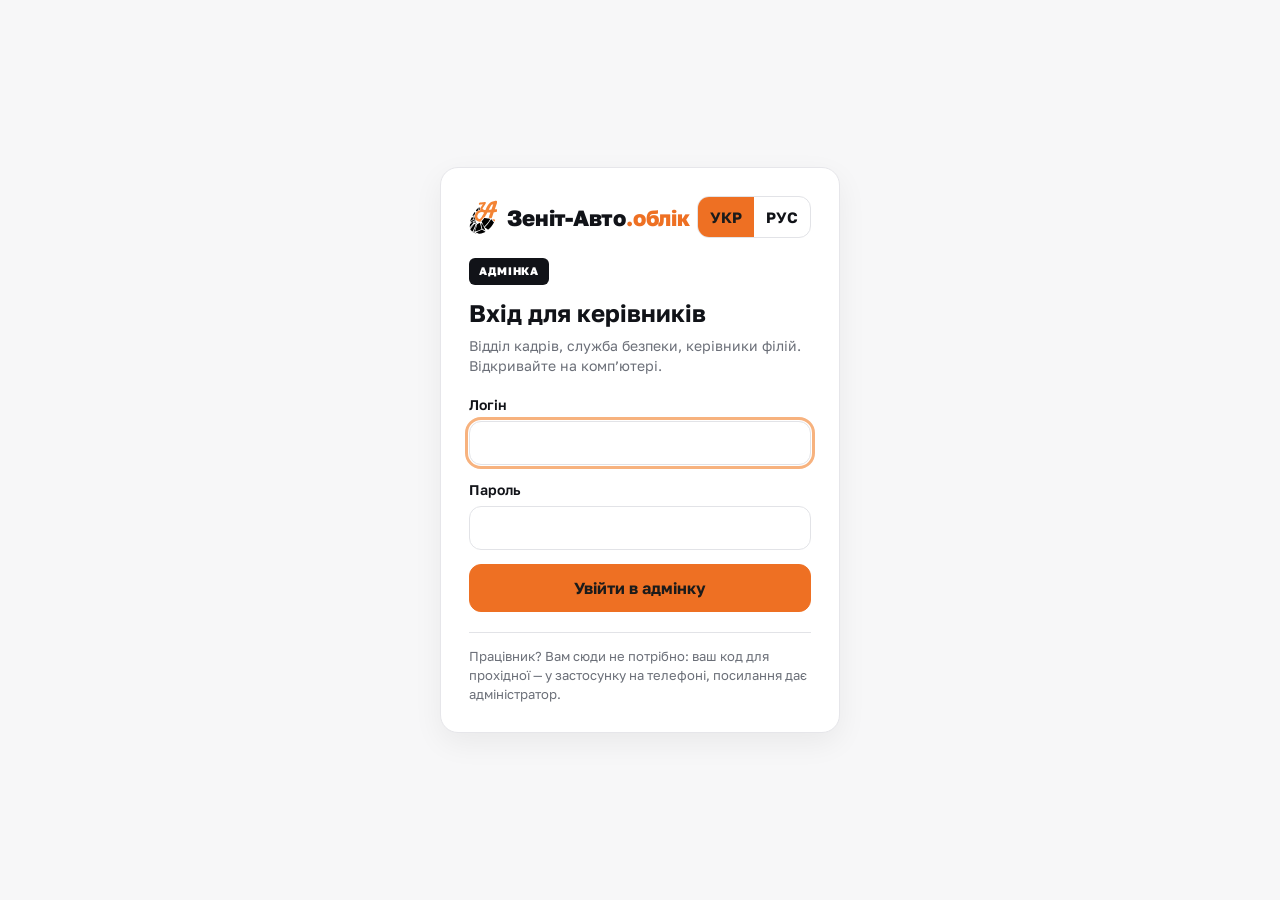
==== admin/index.html @ 2c2da9f2 "Add files via upload" ====
<!DOCTYPE html>
<html lang="uk">
<head>
<meta charset="utf-8">
<meta name="viewport" content="width=device-width, initial-scale=1">
<title>Зеніт-Авто.облік — адмінка</title>
<link rel="icon" href="../shared/icon-192.png">
<link rel="preconnect" href="https://fonts.googleapis.com">
<link href="https://fonts.googleapis.com/css2?family=Golos+Text:wght@400;500;600;700;800&family=PT+Mono&display=swap" rel="stylesheet">
<link rel="stylesheet" href="../shared/ui.css">
<style>
.hdr{position:sticky;top:0;z-index:20;background:var(--card);display:flex;flex-wrap:wrap;align-items:center;gap:10px 14px;padding:10px 24px;border-bottom:1px solid var(--bd)}
.hdr .sp{flex:1}
.hdr .in{width:260px}
.moon{width:40px;height:40px;border:1px solid var(--bd);border-radius:12px;background:var(--card);display:flex;align-items:center;justify-content:center}
.user{font-size:15px;white-space:nowrap}.user span{color:var(--mu)}
.demo-bar{background:var(--or-soft);color:var(--or-ink);font-size:13px;padding:6px 24px;display:flex;gap:12px;align-items:center;flex-wrap:wrap}
.demo-bar button{border:0;background:none;color:inherit;font-weight:700;text-decoration:underline;padding:0}
.layout{display:flex;min-height:calc(100vh - 66px)}
.side{width:280px;flex:none;border-right:1px solid var(--bd);background:var(--card);padding:20px 16px;display:flex;flex-direction:column;gap:4px}
.si{display:flex;align-items:center;gap:10px;padding:11px 14px;border-radius:12px;font-size:16px;font-weight:500;color:var(--ink);text-decoration:none;white-space:nowrap}
.si:hover{background:var(--bg)}
.si.on{background:var(--or-soft);box-shadow:inset 4px 0 0 var(--or);font-weight:700;color:var(--or-ink)}
.si>span:first-child{overflow:hidden;text-overflow:ellipsis}.si .b{flex:none;margin-left:auto;font-size:13px;font-weight:700;border-radius:999px;padding:1px 9px}
.ver{margin-top:12px;padding:0 16px;font-size:14px;color:var(--mu)}
.main{flex:1;padding:24px clamp(16px,2.5vw,36px) 48px;display:flex;flex-direction:column;gap:20px}
.mh{display:flex;flex-wrap:wrap;justify-content:space-between;align-items:flex-end;gap:12px}
.mh h1{margin:0;font-size:30px;line-height:1.15;font-weight:800}
.mh p{margin:4px 0 0;color:var(--mu);font-size:15px}
.ctl{display:flex;flex-wrap:wrap;gap:10px;align-items:flex-end}
.ctl .in{width:auto}
.kpis{display:grid;grid-template-columns:repeat(auto-fit,minmax(150px,1fr));gap:12px}
.kpi{padding:18px}
.kpi .l{font-size:15px;color:var(--mu)}
.kpi .v{font-size:34px;font-weight:800;line-height:1.2;margin-top:6px}
.kpi .s{font-size:14px;margin-top:6px;font-weight:600}
.kpi.w{border-color:#F3C9A6}.kpi.w .v,.kpi.w .s{color:var(--wa)}
.kpi.e{border-color:#F1B7B7}.kpi.e .v,.kpi.e .s{color:var(--er)}
a.kpi{text-decoration:none;color:inherit}a.kpi:hover{border-color:var(--or)}
.bar{height:6px;background:var(--bg);border-radius:3px;margin-top:10px}.bar div{height:6px;background:var(--or);border-radius:3px;transition:width .4s}
.cols{display:flex;flex-wrap:wrap;gap:20px;align-items:flex-start}
.feed{flex:999 1 600px;overflow:hidden}
.rcol{flex:1 1 280px;display:flex;flex-direction:column;gap:20px}
.ch{display:flex;flex-wrap:wrap;justify-content:space-between;align-items:center;gap:10px;padding:16px 20px;border-bottom:1px solid var(--bd)}
.ch h2,.rc h2{margin:0;font-size:19px;font-weight:800}
.tabsl{display:flex;gap:18px;flex-wrap:wrap}
.tabsl button{border:0;background:none;padding:6px 0;font-size:15px;font-weight:600;color:var(--mu);border-bottom:3px solid transparent}
.tabsl button.on{color:var(--ink);border-bottom-color:var(--or)}
.tw{overflow-x:auto}
table{width:100%;border-collapse:collapse;font-size:14px}
th{text-align:left;font-size:13px;color:var(--mu);font-weight:600;padding:10px 8px;white-space:nowrap}
td{padding:11px 8px;border-top:1px solid var(--bd);vertical-align:top}
th:first-child,td:first-child{padding-left:20px}th:last-child,td:last-child{padding-right:20px}
td.t{font-weight:700;white-space:nowrap;font-variant-numeric:tabular-nums}
td small{display:block;color:var(--mu);font-size:13px}
td .acts{display:flex;gap:6px;flex-wrap:nowrap}
tr.new td{animation:flash 2s ease-out}
@keyframes flash{from{background:var(--or-soft)}to{background:transparent}}
.empty{padding:28px 20px;color:var(--mu);text-align:center}
.rc{padding:18px 20px}
.rc p{margin:4px 0 8px;font-size:14px;color:var(--mu)}
.wl{display:flex;align-items:center;gap:12px;margin-top:12px}
.av{width:38px;height:38px;border-radius:50%;background:var(--or-soft);color:var(--or-ink);display:flex;align-items:center;justify-content:center;font-weight:800;font-size:13px;flex:none}
.wl{align-items:flex-start}.wl .n{flex:1;font-weight:700;font-size:15px;line-height:1.3}.wl .n small{display:block;font-weight:400;color:var(--mu);font-size:13px;margin:2px 0 6px}
.st{display:flex;gap:10px;margin:12px 0}.st div{flex:1;border-radius:12px;padding:10px 12px;font-size:14px}.st b{display:block;font-size:24px}
.off{border:1px solid #F1B7B7;border-radius:12px;padding:12px;font-size:15px;margin-top:8px}.off small{display:block;color:var(--mu);font-size:13px;margin-top:2px}
.grid2{display:grid;grid-template-columns:repeat(2,minmax(0,1fr));gap:14px}
.bcards{display:grid;grid-template-columns:repeat(auto-fill,minmax(280px,1fr));gap:16px}
.bc{padding:18px 20px}
.bc h3{margin:0 0 2px;font-size:19px}
.bc p{margin:0 0 10px;color:var(--mu);font-size:14px}
.bc ul{margin:0 0 12px;padding:0;list-style:none}
.bc li{padding:8px 0;border-top:1px solid var(--bd);display:flex;justify-content:space-between;gap:8px;font-size:15px}
.code-big{font-size:44px;font-weight:800;letter-spacing:.12em;text-align:center;padding:14px;background:var(--bg);border-radius:14px;margin:10px 0}
.login{min-height:100vh;display:flex;align-items:center;justify-content:center;padding:16px;background:#f7f7f8}
/* вход в админку всегда светлый — чтобы не путать с тёмным входом PWA */
.auth-card{width:min(400px,100%);background:#fff;color:#111318;border:1px solid #e6e6ea;border-radius:18px;padding:28px;display:flex;flex-direction:column;gap:14px;box-shadow:0 10px 30px rgba(17,19,24,.06);
  --ink:#111318;--mu:#6b6f78;--bd:#e2e3e7;--bg:#f7f7f8;--card:#fff;color-scheme:light}
.ac-top{display:flex;align-items:center;justify-content:space-between;gap:8px}
.auth-card .brand img{background:none;padding:0;height:34px}
.ac-badge{align-self:flex-start;font-size:11px;font-weight:800;letter-spacing:.08em;text-transform:uppercase;background:#111318;color:#fff;padding:5px 10px;border-radius:6px;margin-top:6px}
.auth-card h1{margin:0;font-size:24px;line-height:1.2}
.ac-sub{margin:-6px 0 4px;color:var(--mu);font-size:14px;line-height:1.45}
.auth-card .in{background:#fff;color:#111318}
.ac-btn{height:48px;font-size:16px}
.ac-err{background:#fdecea;color:#b3261e;border-radius:10px;padding:10px 12px;font-size:14px}
.ac-demo{margin:0;font-size:13px;color:var(--mu)}
.ac-foot{margin:6px 0 0;padding-top:14px;border-top:1px solid var(--bd);font-size:13px;line-height:1.45;color:var(--mu)}
.ac-foot a{color:inherit}
@media(max-width:900px){
  .layout{flex-direction:column}
  .side{width:auto;flex-direction:row;overflow-x:auto;padding:8px 12px;border-right:0;border-bottom:1px solid var(--bd)}
  .si{font-size:15px;padding:8px 12px}.ver{display:none}
  .hdr{padding:10px 16px}.hdr .in{width:100%;order:9}
  .grid2{grid-template-columns:minmax(0,1fr)}
}
.bulk{position:sticky;top:76px;z-index:6;display:flex;flex-wrap:wrap;align-items:center;gap:8px 10px;background:var(--ink);color:var(--card);padding:10px 16px;border-radius:14px}
.bulk .btn{background:var(--card);color:var(--ink);border-color:transparent}
.bulk .namebtn{border:0;background:none;padding:0;font-weight:700;text-align:left;color:var(--ink);cursor:pointer}.namebtn:hover{color:var(--or-ink);text-decoration:underline}
.lnk{color:var(--card)}
.lnk{border:0;background:none;padding:0 4px;color:var(--link);font-size:13px;font-weight:600;text-decoration:underline}
.chips{display:flex;flex-wrap:wrap;gap:6px}
.warn{background:var(--er-bg);color:var(--er);border-radius:12px;padding:10px 14px;margin-bottom:12px;font-weight:600}
.modal.wide{width:min(820px,100%)}
.accl{display:grid;grid-template-columns:repeat(auto-fill,minmax(240px,1fr));gap:10px}
.accb{border:1px solid var(--bd);border-radius:12px;padding:8px 12px}
.accbh{font-weight:800;margin-bottom:4px}
.accg{display:flex;align-items:center;gap:10px;padding:6px 0;flex-wrap:wrap}
.accg .gn{flex:1;min-width:90px;font-size:15px}
.accg .pill{font-size:12px}
@media print{.hdr,.side,.demo-bar,.noprint{display:none!important}.main{padding:0}}
</style>
</head>
<body>
<div id="app"></div>
<script src="../shared/config.js"></script>
<script src="../shared/i18n.js"></script>
<script src="../shared/vendor/qrcode.js"></script>
<script src="../shared/ui.js"></script>
<script src="../shared/api.js"></script>
<script src="app.js"></script>
</body>
</html>
---- shared/ui.css ----
/* Общий фирменный стиль Зеніт-Авто (по образцу Зеніт-Авто.фото) */
:root{--or:#EE7023;--or-h:#DB6118;--or-soft:#FDEBDD;--or-ink:#B4530F;--ink:#1B1B1B;--mu:#6B6B6B;--bd:#E3E3E0;--bg:#F5F5F3;--card:#fff;
--ok:#1E7B34;--ok-bg:#E3F4E6;--wa:#9A4A0B;--wa-bg:#FDEBDD;--er:#B3261E;--er-bg:#FDE8E7;--link:#2F6FEB;color-scheme:light}
:root[data-theme=dark]{--ink:#F1F1EF;--mu:#A5A5A0;--bd:#34342F;--bg:#141412;--card:#1E1E1B;--or-soft:#3A2414;--or-ink:#F3A26A;
--ok:#7FD69B;--ok-bg:#16301E;--wa:#F3A26A;--wa-bg:#3A2414;--er:#FF8A80;--er-bg:#3A1716;--link:#8AB0FF;color-scheme:dark}
*{box-sizing:border-box;min-width:0}
html,body{margin:0}
body{background:var(--bg);color:var(--ink);font:16px/1.5 "Golos Text",system-ui,-apple-system,"Segoe UI",Roboto,sans-serif;-webkit-font-smoothing:antialiased}
button,input,select,textarea{font:inherit;color:inherit}
button{cursor:pointer}
a{color:var(--link)}
.mono{font-family:"PT Mono",ui-monospace,Menlo,monospace}
.hidden{display:none!important}
.brand{display:flex;align-items:center;gap:10px;text-decoration:none;color:var(--ink)}
.brand img{height:36px;width:auto;display:block}
:root[data-theme=dark] .brand img,.on-dark .brand img{background:#fff;border-radius:8px;padding:2px 3px}
.wm{font-weight:800;font-size:22px;letter-spacing:-.01em;white-space:nowrap}.wm span{color:var(--or)}
.seg{display:inline-flex;border:1px solid var(--bd);border-radius:12px;overflow:hidden;background:var(--card)}
.seg button{height:40px;min-width:56px;padding:0 12px;border:0;background:transparent;font-size:15px;font-weight:700}
.seg button[aria-pressed=true]{background:var(--or);color:#1B1B1B}
.btn{height:44px;padding:0 18px;border:1px solid var(--bd);border-radius:12px;background:var(--card);font-size:15px;font-weight:700;display:inline-flex;align-items:center;justify-content:center;gap:8px;white-space:nowrap;text-decoration:none;color:var(--ink)}
.btn:hover{border-color:#C9C9C4}
.btn.pri{background:var(--or);border-color:var(--or);color:#1B1B1B}
.btn.pri:hover{background:var(--or-h)}
.btn.sm{height:34px;padding:0 12px;font-size:14px;border-radius:10px}
.btn:disabled{opacity:.5;cursor:default}
.btn:focus-visible,.seg button:focus-visible,input:focus-visible,select:focus-visible,textarea:focus-visible{outline:3px solid #F7B27E;outline-offset:1px}
.in{height:44px;border:1px solid var(--bd);border-radius:12px;padding:0 14px;background:var(--card);font-size:16px;width:100%}
select.in{padding-right:34px}
label.f{display:flex;flex-direction:column;gap:6px;font-size:14px;font-weight:600}
.chk{display:flex;align-items:center;gap:10px;font-size:15px}
.chk input{width:20px;height:20px;accent-color:var(--or)}
.pill{display:inline-block;font-size:13px;font-weight:700;padding:3px 10px;border-radius:999px;white-space:nowrap;font-style:normal}
.p-ok{background:var(--ok-bg);color:var(--ok)}.p-wa{background:var(--wa-bg);color:var(--wa)}.p-er{background:var(--er-bg);color:var(--er)}.p-bl{background:#E4ECFD;color:#2350B8}:root[data-theme=dark] .p-bl{background:#1A2647;color:#9DB8FF}
.p-mu{background:var(--bg);color:var(--mu);border:1px solid var(--bd)}
.card{background:var(--card);border:1px solid var(--bd);border-radius:16px}
.dot{width:8px;height:8px;border-radius:50%;background:var(--ok);display:inline-block;flex:none}
.dot.off{background:var(--er)}
.toast{position:fixed;left:50%;bottom:24px;transform:translateX(-50%);background:#1B1B1B;color:#fff;padding:12px 18px;border-radius:12px;font-size:15px;z-index:100;box-shadow:0 6px 24px rgba(0,0,0,.25);max-width:calc(100vw - 32px)}
.modal-bg{position:fixed;inset:0;background:rgba(20,20,18,.5);display:flex;align-items:center;justify-content:center;padding:16px;z-index:90}
.modal{background:var(--card);border-radius:18px;width:min(560px,100%);max-height:calc(100vh - 32px);overflow:auto;padding:24px;box-shadow:0 12px 40px rgba(0,0,0,.3)}
.modal h2{margin:0 0 6px;font-size:22px;font-weight:800}
.modal p{margin:0 0 14px;color:var(--mu);font-size:15px}
.modal .acts{display:flex;flex-wrap:wrap;justify-content:flex-end;gap:10px;margin-top:20px}
.qrimg{display:block;background:#fff;padding:12px;border-radius:12px;border:1px solid var(--bd)}
.qrimg img,.qrimg svg{display:block;width:100%;height:auto;image-rendering:pixelated}
@media (prefers-reduced-motion:reduce){*{transition:none!important;animation:none!important}}

.gtree{display:grid;grid-template-columns:repeat(auto-fill,minmax(200px,1fr));gap:10px}
.gtree fieldset{border:1px solid var(--bd);border-radius:12px;padding:8px 12px 10px;margin:0;display:flex;flex-direction:column;gap:6px}
.gtree legend{padding:0 4px}
.gtree .chk{font-size:14px}
.sw{position:relative;width:44px;height:26px;flex:none;border-radius:999px;background:#CFCFCA;border:0;padding:0;transition:background .15s}
.sw::after{content:"";position:absolute;top:3px;left:3px;width:20px;height:20px;border-radius:50%;background:#fff;box-shadow:0 1px 2px rgba(0,0,0,.25);transition:left .15s}
.sw[aria-checked=true]{background:var(--ok)}.sw[aria-checked=true]::after{left:21px}
.sw:disabled{opacity:.45;cursor:default}
.tabs2{display:flex;gap:4px;border-bottom:1px solid var(--bd);margin:4px 0 16px}
.tabs2 button{border:0;background:none;padding:10px 14px;font-weight:700;color:var(--mu);border-bottom:3px solid transparent;margin-bottom:-1px}
.tabs2 button.on{color:var(--ink);border-bottom-color:var(--or)}
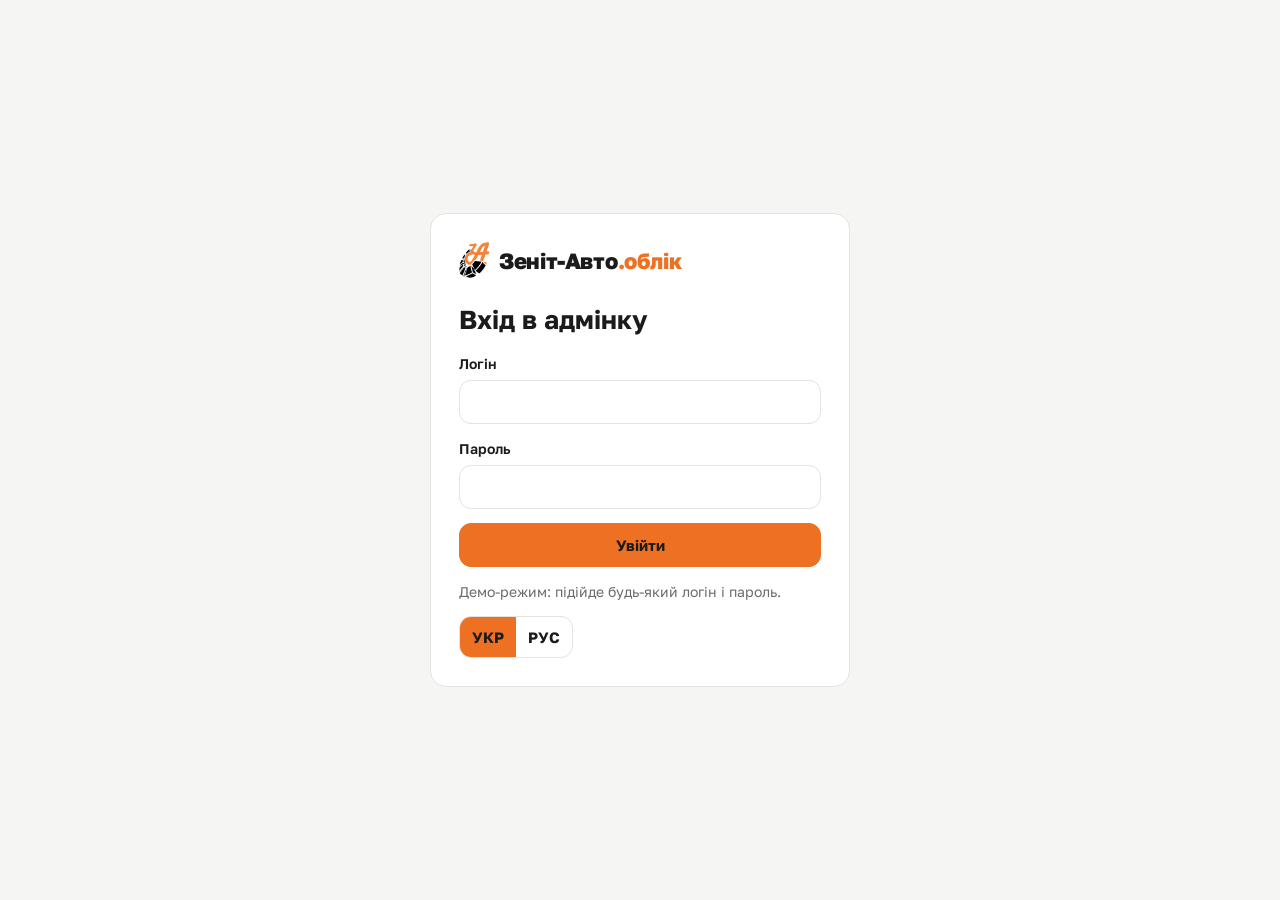
==== commit 42ece540: "Add files via upload" ====
--- a/admin/index.html
+++ b/admin/index.html
@@ -72,21 +72,10 @@
 .bc ul{margin:0 0 12px;padding:0;list-style:none}
 .bc li{padding:8px 0;border-top:1px solid var(--bd);display:flex;justify-content:space-between;gap:8px;font-size:15px}
 .code-big{font-size:44px;font-weight:800;letter-spacing:.12em;text-align:center;padding:14px;background:var(--bg);border-radius:14px;margin:10px 0}
-.login{min-height:100vh;display:flex;align-items:center;justify-content:center;padding:16px;background:#f7f7f8}
-/* вход в админку всегда светлый — чтобы не путать с тёмным входом PWA */
-.auth-card{width:min(400px,100%);background:#fff;color:#111318;border:1px solid #e6e6ea;border-radius:18px;padding:28px;display:flex;flex-direction:column;gap:14px;box-shadow:0 10px 30px rgba(17,19,24,.06);
-  --ink:#111318;--mu:#6b6f78;--bd:#e2e3e7;--bg:#f7f7f8;--card:#fff;color-scheme:light}
-.ac-top{display:flex;align-items:center;justify-content:space-between;gap:8px}
-.auth-card .brand img{background:none;padding:0;height:34px}
-.ac-badge{align-self:flex-start;font-size:11px;font-weight:800;letter-spacing:.08em;text-transform:uppercase;background:#111318;color:#fff;padding:5px 10px;border-radius:6px;margin-top:6px}
-.auth-card h1{margin:0;font-size:24px;line-height:1.2}
-.ac-sub{margin:-6px 0 4px;color:var(--mu);font-size:14px;line-height:1.45}
-.auth-card .in{background:#fff;color:#111318}
-.ac-btn{height:48px;font-size:16px}
-.ac-err{background:#fdecea;color:#b3261e;border-radius:10px;padding:10px 12px;font-size:14px}
-.ac-demo{margin:0;font-size:13px;color:var(--mu)}
-.ac-foot{margin:6px 0 0;padding-top:14px;border-top:1px solid var(--bd);font-size:13px;line-height:1.45;color:var(--mu)}
-.ac-foot a{color:inherit}
+.login{min-height:100vh;display:flex;align-items:center;justify-content:center;padding:16px}
+.login .card{width:min(420px,100%);padding:28px;display:flex;flex-direction:column;gap:14px}
+.login h1{margin:8px 0 0;font-size:26px}
+.login p{margin:0;color:var(--mu);font-size:14px}
 @media(max-width:900px){
   .layout{flex-direction:column}
   .side{width:auto;flex-direction:row;overflow-x:auto;padding:8px 12px;border-right:0;border-bottom:1px solid var(--bd)}
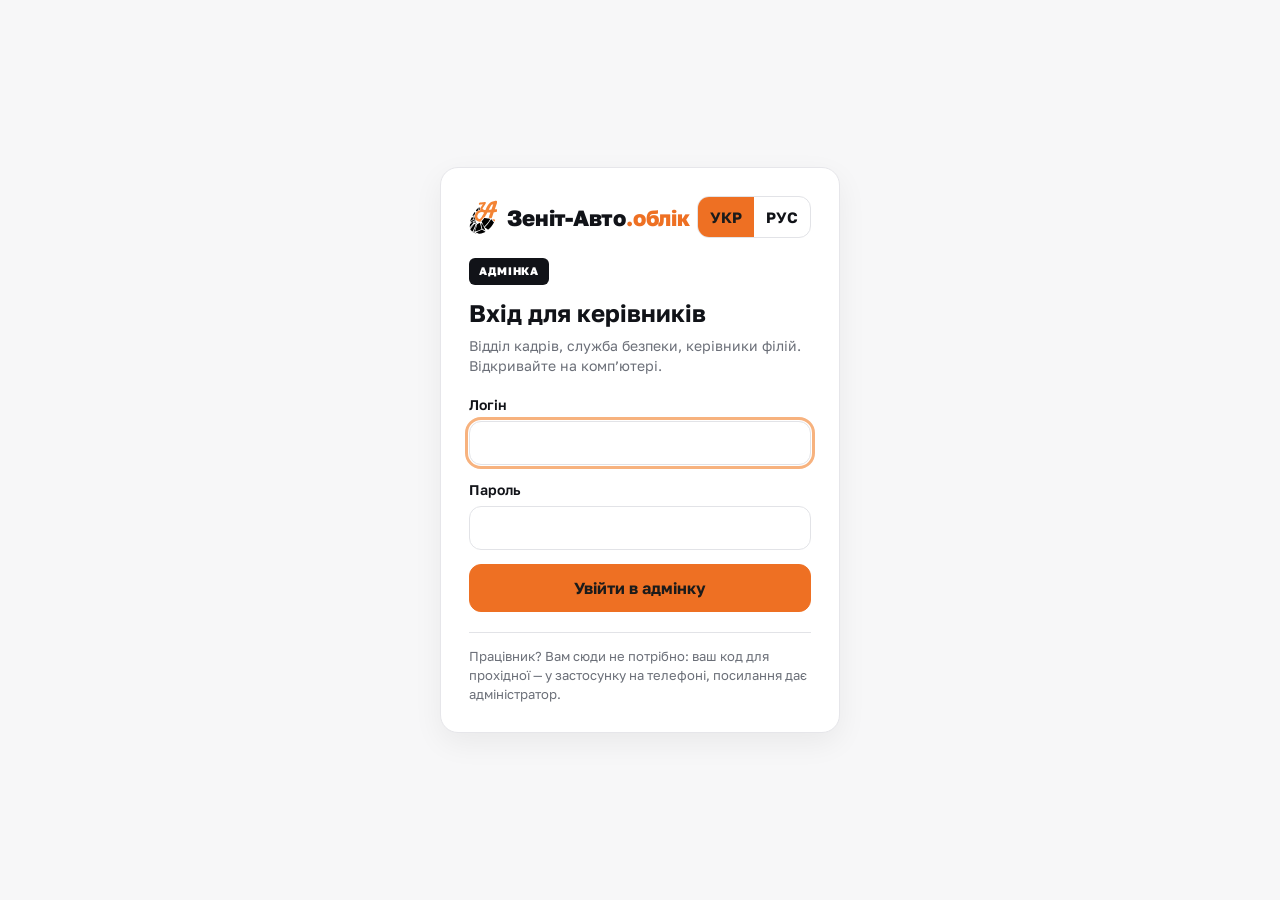
==== commit 97392c6f: "Add files via upload" ====
--- a/admin/index.html
+++ b/admin/index.html
@@ -72,10 +72,21 @@
 .bc ul{margin:0 0 12px;padding:0;list-style:none}
 .bc li{padding:8px 0;border-top:1px solid var(--bd);display:flex;justify-content:space-between;gap:8px;font-size:15px}
 .code-big{font-size:44px;font-weight:800;letter-spacing:.12em;text-align:center;padding:14px;background:var(--bg);border-radius:14px;margin:10px 0}
-.login{min-height:100vh;display:flex;align-items:center;justify-content:center;padding:16px}
-.login .card{width:min(420px,100%);padding:28px;display:flex;flex-direction:column;gap:14px}
-.login h1{margin:8px 0 0;font-size:26px}
-.login p{margin:0;color:var(--mu);font-size:14px}
+.login{min-height:100vh;display:flex;align-items:center;justify-content:center;padding:16px;background:#f7f7f8}
+/* вход в админку всегда светлый — чтобы не путать с тёмным входом PWA */
+.auth-card{width:min(400px,100%);background:#fff;color:#111318;border:1px solid #e6e6ea;border-radius:18px;padding:28px;display:flex;flex-direction:column;gap:14px;box-shadow:0 10px 30px rgba(17,19,24,.06);
+  --ink:#111318;--mu:#6b6f78;--bd:#e2e3e7;--bg:#f7f7f8;--card:#fff;color-scheme:light}
+.ac-top{display:flex;align-items:center;justify-content:space-between;gap:8px}
+.auth-card .brand img{background:none;padding:0;height:34px}
+.ac-badge{align-self:flex-start;font-size:11px;font-weight:800;letter-spacing:.08em;text-transform:uppercase;background:#111318;color:#fff;padding:5px 10px;border-radius:6px;margin-top:6px}
+.auth-card h1{margin:0;font-size:24px;line-height:1.2}
+.ac-sub{margin:-6px 0 4px;color:var(--mu);font-size:14px;line-height:1.45}
+.auth-card .in{background:#fff;color:#111318}
+.ac-btn{height:48px;font-size:16px}
+.ac-err{background:#fdecea;color:#b3261e;border-radius:10px;padding:10px 12px;font-size:14px}
+.ac-demo{margin:0;font-size:13px;color:var(--mu)}
+.ac-foot{margin:6px 0 0;padding-top:14px;border-top:1px solid var(--bd);font-size:13px;line-height:1.45;color:var(--mu)}
+.ac-foot a{color:inherit}
 @media(max-width:900px){
   .layout{flex-direction:column}
   .side{width:auto;flex-direction:row;overflow-x:auto;padding:8px 12px;border-right:0;border-bottom:1px solid var(--bd)}
@@ -97,7 +108,11 @@
 .accg{display:flex;align-items:center;gap:10px;padding:6px 0;flex-wrap:wrap}
 .accg .gn{flex:1;min-width:90px;font-size:15px}
 .accg .pill{font-size:12px}
-@media print{.hdr,.side,.demo-bar,.noprint{display:none!important}.main{padding:0}}
+.main.is-demo{outline:2px dashed var(--or);outline-offset:-10px;border-radius:14px}
+.demo-tag{display:inline-block;align-self:flex-start;width:max-content;margin-bottom:12px;font-size:11px;font-weight:800;letter-spacing:.08em;text-transform:uppercase;color:var(--or-ink);border:1.5px dashed var(--or);border-radius:6px;padding:4px 9px}
+.si.is-demo{outline:1.5px dashed var(--or);outline-offset:-3px}
+.demo-route .modal{outline:2px dashed var(--or);outline-offset:-6px}
+@media print{.demo-tag{display:none}.main.is-demo{outline:0}.hdr,.side,.demo-bar,.noprint{display:none!important}.main{padding:0}}
 </style>
 </head>
 <body>
